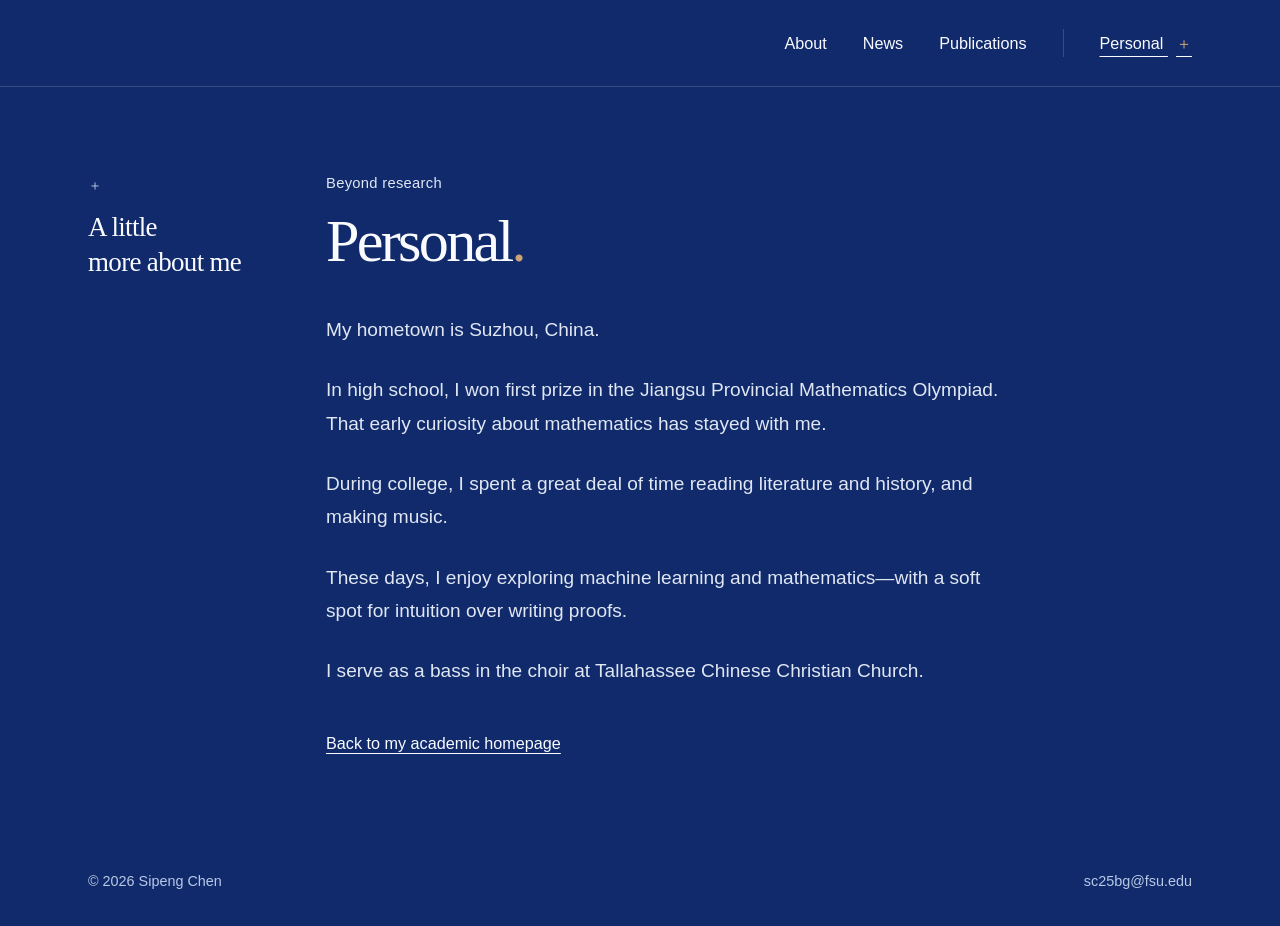
==== personal.html @ bbcfb256 "Add files via upload" ====
<!doctype html>
<html lang="en">
<head>
  <meta charset="utf-8">
  <meta name="viewport" content="width=device-width, initial-scale=1">
  <meta name="theme-color" content="#102a6b">
  <title>Personal — Sipeng Chen</title>
  <meta name="description" content="A little about Sipeng Chen: Suzhou, mathematics, literature, history, music, and choir.">
  <link rel="icon" href="assets/kitty_explains_to_sipeng.png" type="image/png">
  <link rel="stylesheet" href="styles.css">
</head>
<body>
  <a class="skip-link" href="#main">Skip to content</a>
  <header class="site-header"><div class="header-inner">
    <nav aria-label="Main navigation"><a class="nav-main" href="index.html#about">About</a><a class="nav-main" href="index.html#news">News</a><a class="nav-main" href="index.html#publications">Publications</a><a class="personal-link" href="personal.html" aria-current="page">Personal <span aria-hidden="true">＋</span></a></nav>
  </div></header>
  <main id="main" class="page-shell personal-shell">
    <section class="section personal-section" aria-labelledby="personal-title">
      <div class="section-label"><span class="section-number">＋</span><h2>A little<br class="desktop-break"> more about me</h2></div>
      <div class="section-content">
        <p class="affiliation">Beyond research</p><h1 id="personal-title">Personal<span class="wordmark-dot">.</span></h1>
        <div class="personal-prose">
          <p>My hometown is Suzhou, China.</p>
          <p>In high school, I won first prize in the Jiangsu Provincial Mathematics Olympiad. That early curiosity about mathematics has stayed with me.</p>
          <p>During college, I spent a great deal of time reading literature and history, and making music.</p>
          <p>These days, I enjoy exploring machine learning and mathematics—with a soft spot for intuition over writing proofs.</p>
          <p>I serve as a bass in the choir at Tallahassee Chinese Christian Church.</p>
        </div>
        <a class="return-link" href="index.html">Back to my academic homepage</a>
      </div>
    </section>
  </main>
  <footer class="site-footer"><span>© 2026 Sipeng Chen</span><a href="mailto:sc25bg@fsu.edu">sc25bg@fsu.edu</a></footer>
</body>
</html>
---- styles.css ----
@charset "UTF-8";
:root{color-scheme:dark;--blue:#102a6b;--deep:#0b2053;--white:#f9fbff;--soft:#e0e7f3;--muted:#b8c9e6;--line:#ffffff29;--accent:#cca273;--body:Arial,Helvetica,sans-serif;--serif:Georgia,'Times New Roman',serif;font-size:112.5%}
*{box-sizing:border-box}
html{scroll-behavior:smooth;scroll-padding-top:7rem}
body{margin:0;background:var(--blue);color:var(--white);font-family:var(--body);font-size:1rem;line-height:1.75;-webkit-font-smoothing:antialiased}
a{color:inherit;text-decoration-thickness:1px;text-underline-offset:.23em;transition:color .15s,background .15s}
a:hover{color:var(--accent)}
a:focus-visible{outline:2px solid white;outline-offset:6px;border-radius:2px}
strong{font-weight:600;color:var(--white)}
p,h1,h2,h3{margin:0}
.skip-link{position:fixed;top:-6rem;left:1rem;z-index:20;padding:.6rem 1rem;background:white;color:var(--deep)}
.skip-link:focus{top:1rem}
.site-header{position:sticky;top:0;z-index:5;background:var(--blue);border-bottom:1px solid var(--line)}
.header-inner{max-width:1200px;margin:auto;min-height:86px;padding:0 48px;display:flex;align-items:center;justify-content:flex-end;gap:2rem}
.wordmark-dot{color:var(--accent)}
nav{display:flex;align-items:center;gap:2rem;font-size:.9rem}
nav a{text-decoration:none}
.personal-link{border-left:1px solid var(--line);padding-left:2rem}
.personal-link span{margin-left:.45rem;color:var(--accent)}
.personal-link[aria-current]{text-decoration:underline;text-underline-offset:.45em}
.page-shell{max-width:1200px;margin:0 auto;padding:0 48px}
.section{display:grid;grid-template-columns:190px minmax(0,1fr);gap:48px;padding:64px 0;border-bottom:1px solid var(--line)}
.section-label{display:flex;flex-direction:column;align-items:flex-start;gap:.65rem;padding-top:.1rem}
.section-number{font-size:.8rem;font-variant-numeric:tabular-nums;letter-spacing:.1em;color:var(--muted)}
.section-label h2{font-family:var(--serif);font-weight:400;font-size:1.5rem;line-height:1.3;letter-spacing:-.025em}
.section-content{min-width:0}
.about-section{padding-top:68px;padding-bottom:64px}
.intro-heading{display:flex;align-items:center;justify-content:space-between;gap:2rem;margin-bottom:26px}
.affiliation{font-size:.82rem;color:var(--soft);letter-spacing:.02em;margin-bottom:10px}
h1{font-family:var(--serif);font-size:clamp(2.6rem,4.7vw,3.5rem);font-weight:400;line-height:1.13;letter-spacing:-.045em}
.avatar{width:104px;height:104px;border-radius:50%;object-fit:cover;border:3px solid #ffffff25;flex-shrink:0}
.about-copy{color:var(--soft);max-width:760px}
.about-copy p+p{margin-top:1.2rem}
.about-copy a{text-decoration-color:#d0def366}
.contact-links{display:flex;flex-wrap:wrap;align-items:center;gap:14px;margin-top:1.7rem}
.contact-links a{display:inline-flex;align-items:center;justify-content:center;width:44px;height:44px;color:var(--accent);text-decoration:none;border-radius:4px}
.contact-links a:hover{color:#e9c69a;background:#cca27312}
.contact-links svg{display:block;width:32px;height:32px;fill:currentColor}
.news-list,.publication-list{padding:0;margin:0;list-style:none}
.news-list li{display:grid;grid-template-columns:110px minmax(0,1fr);gap:24px;align-items:baseline}
.news-list li+li{margin-top:22px}
.news-list time{color:var(--muted);font-size:.86rem;font-variant-numeric:tabular-nums;white-space:nowrap;letter-spacing:.015em}
.news-list p{font-size:.96rem;color:var(--soft);line-height:1.75}
.news-list a{text-decoration-color:#ffffff66;color:var(--white)}
.publication{padding:28px 0;border-top:1px solid var(--line)}
.publication:first-child{padding-top:0;border-top:0}
.publication:last-child{padding-bottom:0}
.publication-meta{display:flex;align-items:center;justify-content:space-between;gap:1rem;font-size:.8rem;color:var(--muted);margin-bottom:12px;font-variant-numeric:tabular-nums}
.venue-tag{display:inline-block;border:1px solid #c4e1ff66;padding:3px 9px;color:var(--white);font-size:.78rem;letter-spacing:.02em;line-height:1.5}
.venue-tag.preprint{border-color:var(--line);color:var(--muted)}
.publication h3{font-family:var(--serif);font-size:1.45rem;line-height:1.35;font-weight:400;letter-spacing:-.015em;max-width:750px}
.publication h3 a{text-decoration:none}
.publication h3 a:hover{text-decoration:underline}
.authors{font-size:.91rem;line-height:1.65;color:var(--soft);margin-top:10px}
.authors strong{border-bottom:1px solid #ffffff80}
.publication-note{font-size:.85rem;color:var(--muted);line-height:1.65;margin-top:11px}
.publication-note a{text-decoration-color:#ffffff50}
.paper-links{display:flex;flex-wrap:wrap;gap:20px;margin-top:13px;font-size:.83rem}
.paper-links a{text-decoration:none;border-bottom:1px solid #ffffff55;line-height:1.6}
.site-footer{max-width:1200px;padding:25px 48px 32px;margin:auto;display:flex;justify-content:space-between;gap:1rem;color:var(--muted);font-size:.8rem}
.site-footer a{text-decoration:none}
.personal-shell{min-height:calc(100svh - 173px)}
.personal-section{padding-top:84px;padding-bottom:84px;border-bottom:0}
.personal-prose{color:var(--soft);max-width:690px;margin-top:38px;font-size:1.06rem}
.personal-prose p+p{margin-top:1.5rem}
.return-link{display:inline-block;margin-top:2.3rem;font-size:.9rem}
@media(min-width:1000px){.section-label{position:sticky;top:120px;align-self:start}}
@media(max-width:950px){.section{grid-template-columns:150px minmax(0,1fr);gap:30px}.header-inner,.page-shell{padding-left:32px;padding-right:32px}.site-footer{padding-left:32px;padding-right:32px}.news-list li{grid-template-columns:95px minmax(0,1fr);gap:18px}.avatar{width:88px;height:88px}nav{gap:1.25rem}.personal-link{padding-left:1.25rem}}
@media(max-width:700px){html{scroll-padding-top:6rem}.header-inner{min-height:76px;padding:17px 22px;gap:12px}nav{gap:.7rem;font-size:.85rem;width:100%;justify-content:space-between}.personal-link{padding-left:.7rem}.page-shell{padding:0 22px}.section{grid-template-columns:1fr;gap:25px;padding:40px 0}.section-label{flex-direction:row;align-items:baseline;gap:12px}.section-label h2{font-size:1.3rem}.desktop-break{display:none}.intro-heading{gap:1rem;margin-bottom:24px}.affiliation{font-size:.78rem;max-width:235px}.avatar{width:76px;height:76px}.about-copy{font-size:1rem}.news-list li{grid-template-columns:1fr;gap:4px}.news-list li+li{margin-top:24px}.news-list p{font-size:1rem}.publication h3{font-size:1.35rem}.publication-meta{flex-wrap:wrap;gap:.65rem}.authors{font-size:.9rem}.site-footer{padding:24px 22px;font-size:.78rem;flex-wrap:wrap}.personal-section{padding-top:48px}.personal-prose{margin-top:30px;font-size:1rem}}
@media(max-width:380px){.header-inner{padding-left:16px;padding-right:16px}nav{font-size:.8rem;gap:.5rem}.personal-link{padding-left:.5rem}.intro-heading{gap:.8rem}.avatar{width:68px;height:68px}}
@media(prefers-reduced-motion:reduce){html{scroll-behavior:auto}a{transition:none}}
@media print{body{background:white;color:#111}strong,a{color:#111}.site-header,.skip-link,.site-footer{display:none}.page-shell{padding:0}.section{grid-template-columns:150px 1fr;gap:25px;padding:25px 0;border-color:#ccc}.section-label{position:static}.about-copy,.authors,.news-list p,.publication-note,.section-number,.news-list time,.affiliation,.publication-meta{color:#444}.publication{break-inside:avoid;border-color:#ccc}.venue-tag{color:#111;border-color:#ccc}.venue-tag.preprint{color:#444}.paper-links{display:none}.personal-prose{color:#333}}
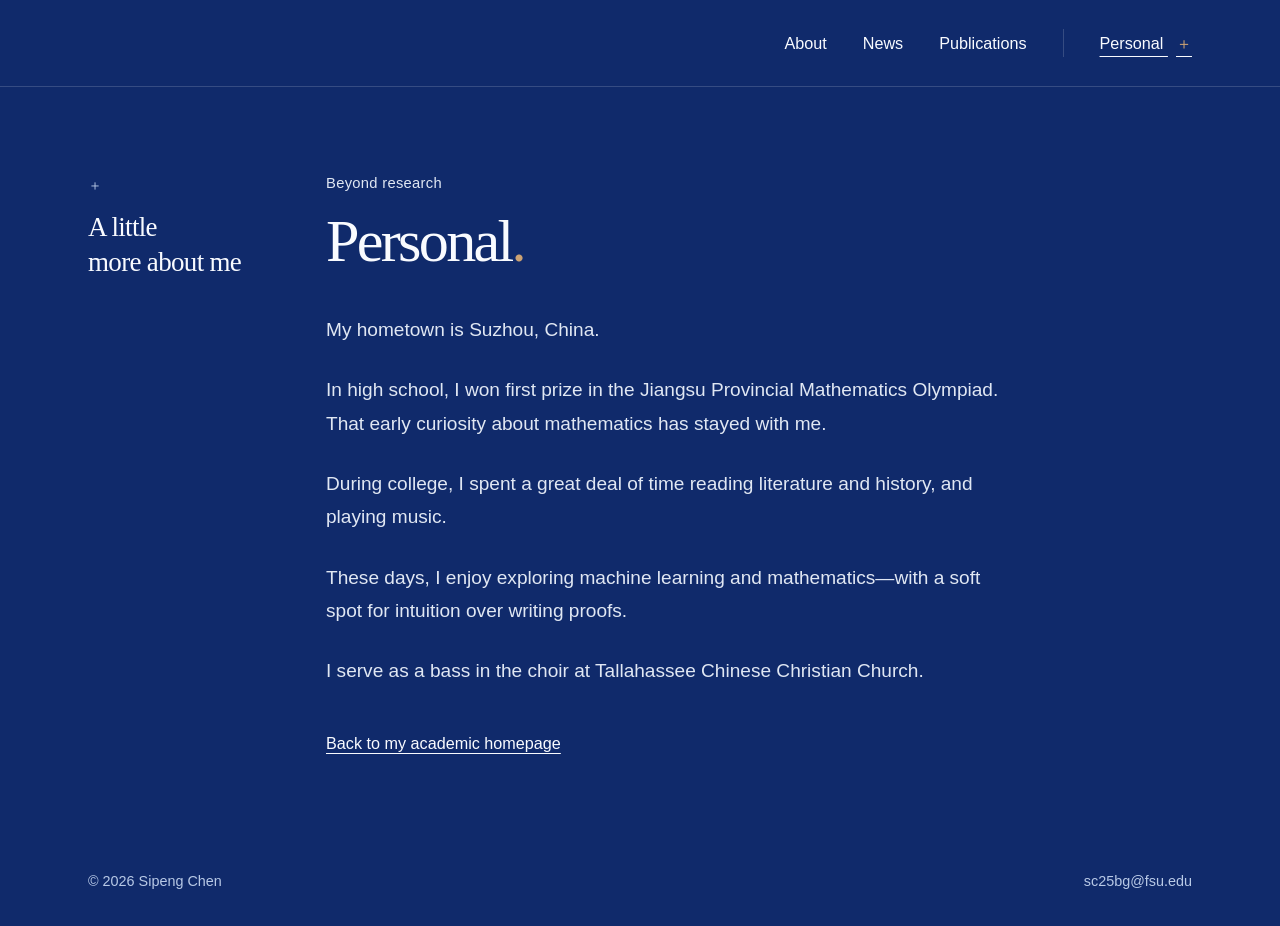
==== commit abcebf24: "Update personal.html" ====
--- a/personal.html
+++ b/personal.html
@@ -22,7 +22,7 @@
         <div class="personal-prose">
           <p>My hometown is Suzhou, China.</p>
           <p>In high school, I won first prize in the Jiangsu Provincial Mathematics Olympiad. That early curiosity about mathematics has stayed with me.</p>
-          <p>During college, I spent a great deal of time reading literature and history, and making music.</p>
+          <p>During college, I spent a great deal of time reading literature and history, and playing music.</p>
           <p>These days, I enjoy exploring machine learning and mathematics—with a soft spot for intuition over writing proofs.</p>
           <p>I serve as a bass in the choir at Tallahassee Chinese Christian Church.</p>
         </div>
